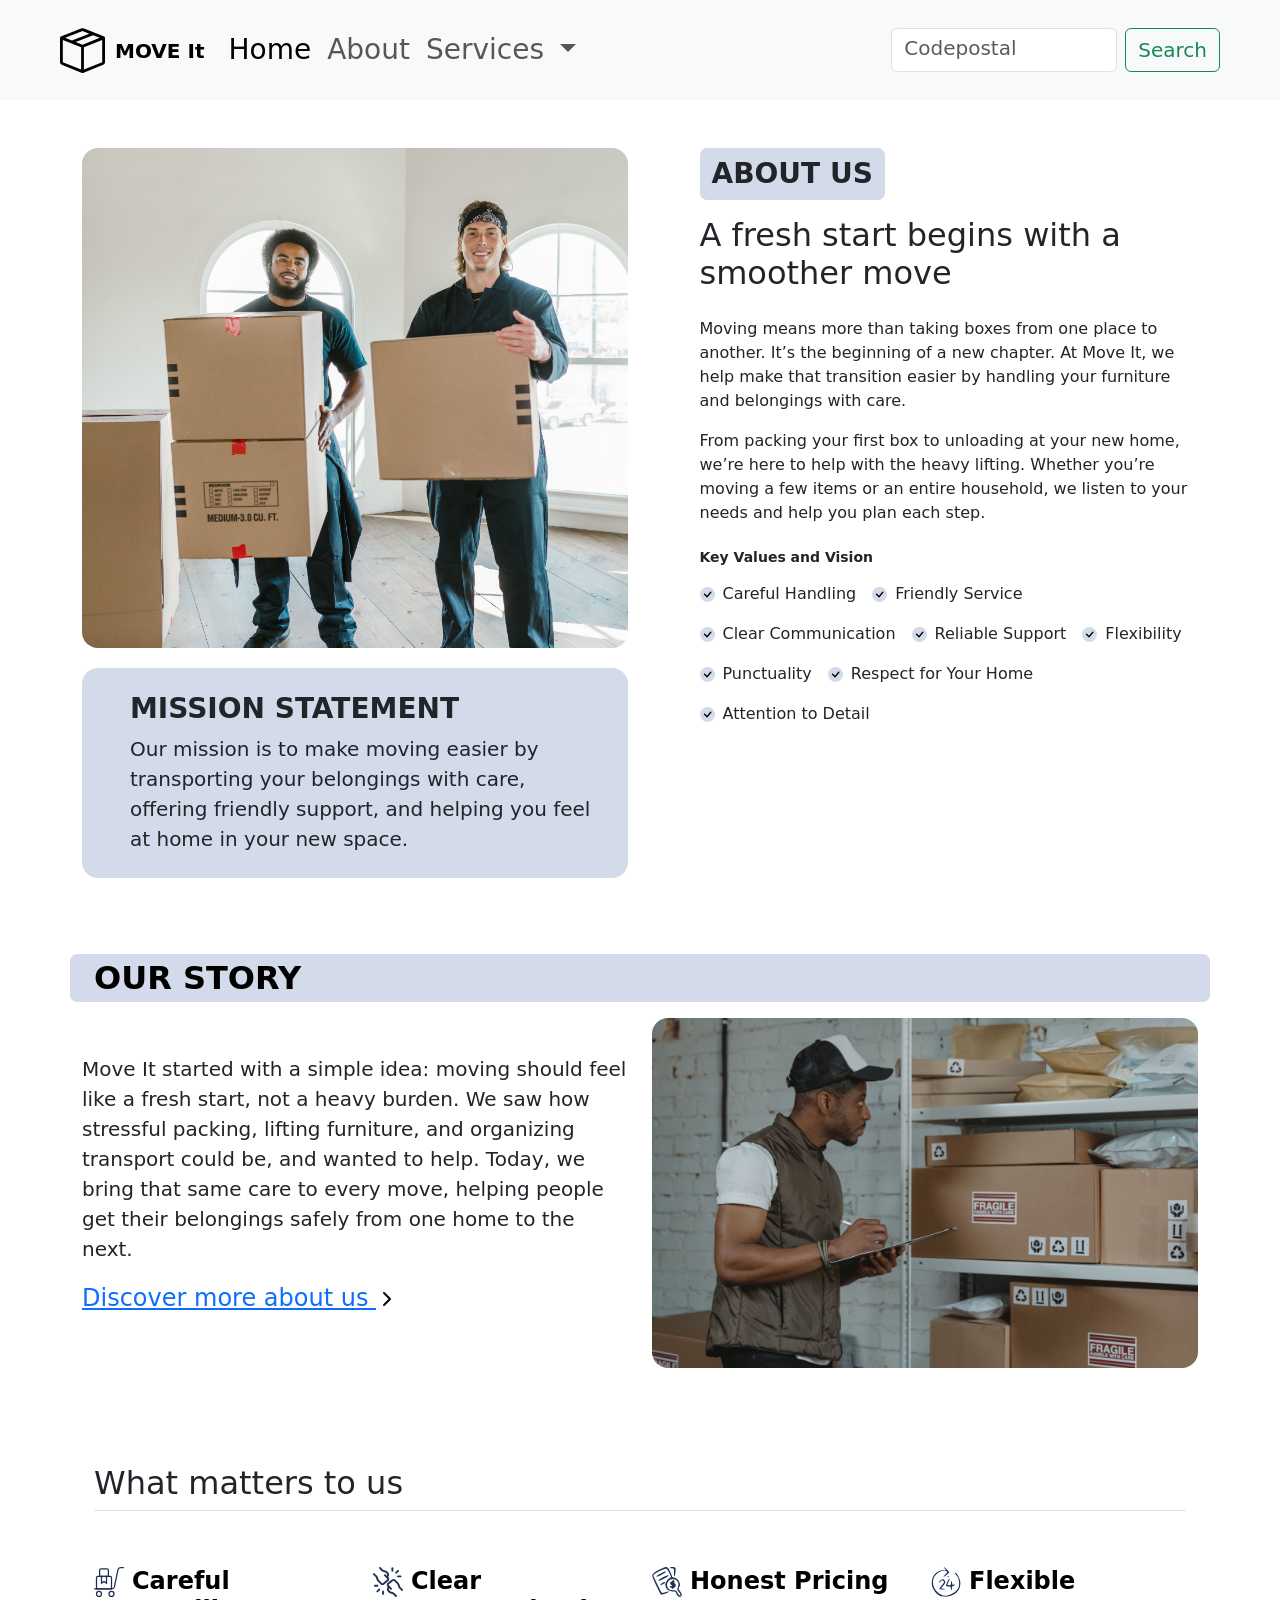
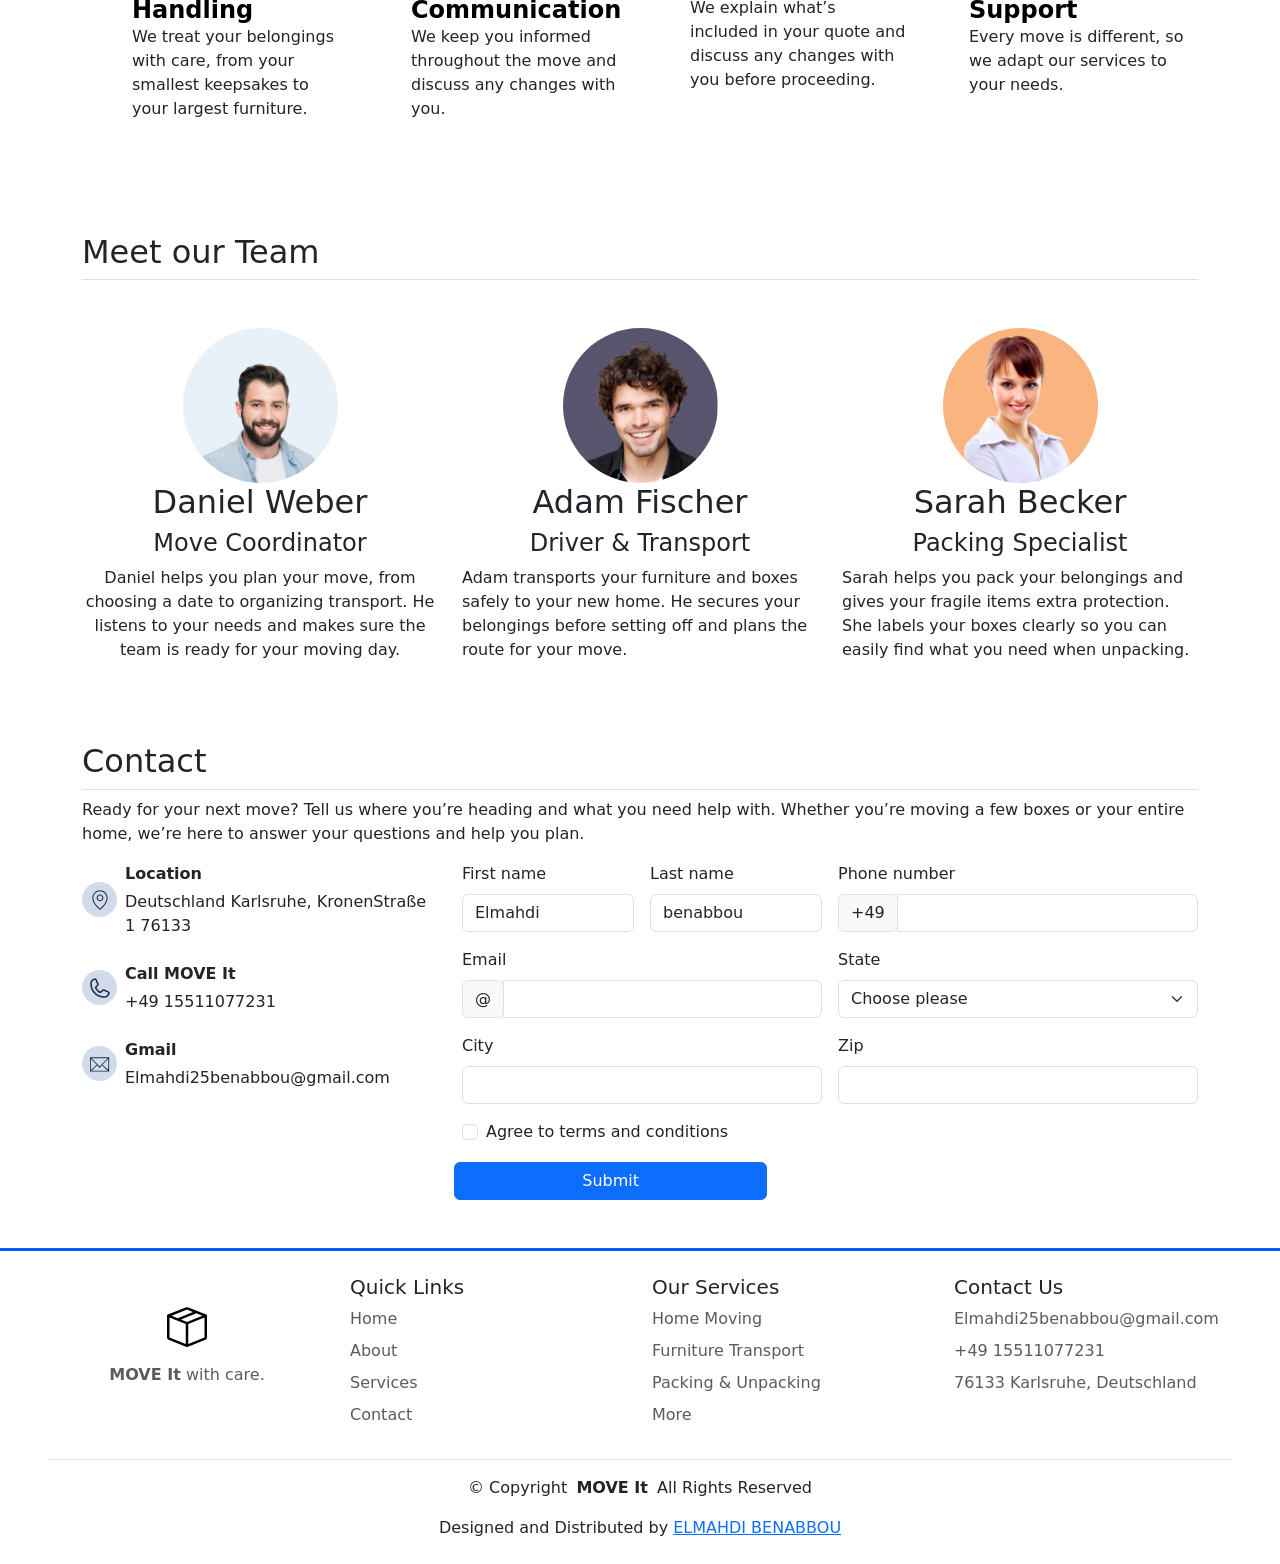
==== html/about.html @ aead19d8 "Add files via upload" ====
<!DOCTYPE html>
<html lang="en">

<head>
    <meta charset="UTF-8">
    <meta name="viewport" content="width=device-width, initial-scale=1.0">
    <title>ABOUT US</title>
    <link href="https://cdn.jsdelivr.net/npm/bootstrap@5.3.0-alpha2/dist/css/bootstrap.min.css" rel="stylesheet"
        integrity="sha384-aFq/bzH65dt+w6FI2ooMVUpc+21e0SRygnTpmBvdBgSdnuTN7QbdgL+OapgHtvPp" crossorigin="anonymous">
    <script src="https://cdn.jsdelivr.net/npm/bootstrap@5.3.8/dist/js/bootstrap.bundle.min.js"
        integrity="sha384-FKyoEForCGlyvwx9Hj09JcYn3nv7wiPVlz7YYwJrWVcXK/BmnVDxM+D2scQbITxI"
        crossorigin="anonymous"></script>
    <link rel="icon" title="image/svg" href="../svg's/svg_Home/box-seam.svg">
    <link rel="stylesheet" href="../index.html">
    <link rel="stylesheet" href="../styles/generale.css">
    <link rel="stylesheet" href="../styles/about_style.css">
</head>

<body>

    <nav class=" navbar navbar-expand-lg bg-body-tertiary my-navbar ">
        <div class="container-fluid mx-5">
            <a class="navbar-brand" href="../index.html"><img src="../svg's/svg_Home/box-seam.svg" alt=""><span>MOVE
                    It</span></a>
            <button class="navbar-toggler" type="button" data-bs-toggle="collapse"
                data-bs-target="#navbarSupportedContent" aria-controls="navbarSupportedContent"
                aria-expanded="false" aria-label="Toggle navigation">
                <span class="navbar-toggler-icon"></span>
            </button>
            <div class="collapse navbar-collapse" id="navbarSupportedContent">
                <ul class="navbar-nav me-auto mb-2 mb-lg-0">
                    <li class="nav-item">
                        <a class="nav-link active fs-3" aria-current="page" href="../index.html">Home</a>
                    </li>
                    <li class="nav-item">
                        <a class="nav-link fs-3" href="./about.html">About</a>
                    </li>
                    <li class="nav-item dropdown">
                        <a class="nav-link dropdown-toggle fs-3" href="./services.html" role="button"
                            data-bs-toggle="dropdown" aria-expanded="false">
                            Services
                        </a>
                        <ul class="dropdown-menu">
                            <li><a class="dropdown-item fs-4" href="./services.html">Home Moving</a></li>
                            <li><a class="dropdown-item fs-4" href="./services.html">Furniture Transport</a></li>
                            <li>
                                <hr class="dropdown-divider">
                            </li>
                            <li><a class="dropdown-item fs-4" href="./services.html">Packing & Unpacking</a></li>
                        </ul>
                    </li>

                </ul>
                <form class="d-flex" role="search">
                    <input class="form-control me-2  search-input" type="search" placeholder="Codepostal"
                        aria-label="Search" />
                    <button class="btn btn-outline-success fs-5" type="submit">Search</button>
                </form>
            </div>
        </div>
    </nav>

    <section class="about__v4 section" id="about">
        <div class="container pt-5">
            <div class="row">
                <div class="col-md-6 order-md-2">
                    <div class=" row justify-content-end">
                        <div class=" col-md-11 mb-4 mb-md-0 "><span
                                class="subtitle text-uppercase mb-3 aos-init aos-animate fs-3" data-aos="fade-up"
                                data-aos-delay="0">About us</span>
                            <h2 class="mb-4 aos-init aos-animate" data-aos="fade-up" data-aos-delay="100">A fresh start
                                begins with a smoother move</h2>

                            <div data-aos="fade-up" data-aos-delay="200" class="aos-init aos-animate">
                                <p>Moving means more than taking boxes from one place to another. It’s the beginning of
                                    a new chapter. At Move It, we help
                                    make that transition easier by handling your furniture and belongings with care.</p>
                                <p>From packing your first box to unloading at your new home, we’re here to help with
                                    the heavy lifting. Whether you’re
                                    moving a few items or an entire household, we listen to your needs and help you plan
                                    each step.</p>
                            </div>
                            <h4 class="small fw-bold mt-4 mb-3 aos-init aos-animate" data-aos="fade-up"
                                data-aos-delay="300">Key Values and Vision</h4>
                            <ul class="d-flex flex-row flex-wrap list-unstyled gap-3 features aos-init aos-animate"
                                data-aos="fade-up" data-aos-delay="400">
                                <li class="d-flex align-items-center gap-2"><span
                                        class="icon rounded-circle text-center"><img class="check_icon"
                                            src="../svg's/svg_about/check.svg" alt=""></span><span class="text">Careful
                                        Handling</span></li>
                                <li class="d-flex align-items-center gap-2"><span
                                        class="icon rounded-circle text-center"><img class="check_icon"
                                            src="../svg's/svg_about/check.svg" alt=""></span><span class="text">Friendly
                                        Service</span></li>
                                <li class="d-flex align-items-center gap-2"><span
                                        class="icon rounded-circle text-center"><img class="check_icon"
                                            src="../svg's/svg_about/check.svg" alt=""></span><span class="text">Clear
                                        Communication </span>
                                </li>
                                <li class="d-flex align-items-center gap-2"><span
                                        class="icon rounded-circle text-center"><img class="check_icon"
                                            src="../svg's/svg_about/check.svg" alt=""></span><span class="text">Reliable
                                        Support</span></li>
                                <li class="d-flex align-items-center gap-2"><span
                                        class="icon rounded-circle text-center"><img class="check_icon"
                                            src="../svg's/svg_about/check.svg" alt=""></span><span
                                        class="text">Flexibility</span></li>
                                <li class="d-flex align-items-center gap-2"><span
                                        class="icon rounded-circle text-center"><img class="check_icon"
                                            src="../svg's/svg_about/check.svg" alt=""></span><span
                                        class="text">Punctuality</span></li>
                                <li class="d-flex align-items-center gap-2"><span
                                        class="icon rounded-circle text-center"><img class="check_icon"
                                            src="../svg's/svg_about/check.svg" alt=""></span><span class="text">Respect
                                        for Your Home</span></li>
                                <li class="d-flex align-items-center gap-2"><span
                                        class="icon rounded-circle text-center"><img class="check_icon"
                                            src="../svg's/svg_about/check.svg" alt=""></span><span
                                        class="text">Attention
                                        to Detail</span></li>
                            </ul>
                        </div>
                    </div>
                </div>
                <div class="col-md-6">
                    <div class="img-wrap position-relative about_img">
                        <img class="img-fluid rounded-4 aos-init aos-animate" src="../images/image_about/img1.jpg"
                            alt="FreeBootstrap.net image placeholder" data-aos="fade-up" data-aos-delay="0">
                        <div class="mission-statement p-4 rounded-4 d-flex gap-4 aos-init aos-animate"
                            data-aos="fade-up" data-aos-delay="100">
                            <div class="mission-icon text-center rounded-circle"><i class="bi bi-lightbulb fs-4"></i>
                            </div>
                            <div>
                                <h3 class="text-uppercase fw-bold">Mission Statement</h3>
                                <p class="fs-5 mb-0">Our mission is to make moving easier by transporting your
                                    belongings with care, offering friendly support, and helping
                                    you feel at home in your new space.</p>
                            </div>
                        </div>
                    </div>
                </div>
            </div>
        </div>
    </section>
    <div class="container">
        <div class="our_story mt-5  row flex-lg-row-reverse align-items-center  py-5 ">
            <h1 class="display-5  text-body-emphasis lh-1 mb-3 subtitle fs-2 text-uppercase py-2 px-4">Our story</h1>

            <div class="col-10 col-sm-8 col-lg-6 "> <img src="../images/image_about/img2.jpg"
                    class="d-block mx-lg-auto img-fluid rounded-4 story_img" alt="Bootstrap Themes" width="700"
                    height="500" loading="lazy"> </div>
            <div class="col-lg-6">
                <p class="lead">Move It started with a simple idea: moving should feel like a fresh start, not a heavy
                    burden. We saw how stressful
                    packing, lifting furniture, and organizing transport could be, and wanted to help. Today, we bring
                    that
                    same care to
                    every move, helping people get their belongings safely from one home to the next.</p>
                <div class="d-grid gap-2 d-md-flex justify-content-md-start">
                    <p><a class="link-opacity-75-hover fs-4" href="./about.html">Discover more about us <img height="20"
                                src="../svg's/svg_about/chevron-right-solid-full.svg" alt=""> </a> </p>
                </div>
            </div>
        </div>
    </div>


    <div class="container px-4 py-5" id="icon-grid">
        <h2 class="pb-2 border-bottom">What matters to us</h2>
        <div class="row row-cols-1 row-cols-sm-2 row-cols-md-3 row-cols-lg-4 g-4 py-5 ">
            <div class="col d-flex align-items-start column-gap-2">
                <img class="feature_img" src="../svg's/svg_about/careful_handling.svg" alt="">
                <div>
                    <h3 class="fw-bold mb-0 fs-4 text-body-emphasis feature_name">Careful Handling</h3>
                    <p>We treat your belongings with care, from your smallest keepsakes to your largest furniture. </p>
                </div>
            </div>

            <div class="col d-flex align-items-start column-gap-2">
                <img class="feature_img" src="../svg's/svg_about/friendly_service.svg" alt="">
                <div>
                    <h3 class="fw-bold mb-0 fs-4 text-body-emphasis">Clear Communication</h3>
                    <p>We keep you informed throughout the move and discuss any changes with you.</p>
                </div>
            </div>
            <div class="col d-flex align-items-start column-gap-2">
                <img class="feature_img" src="../svg's/svg_about/honest_pricing.svg" alt="">
                <div>
                    <h3 class="fw-bold mb-0 fs-4 text-body-emphasis">Honest Pricing</h3>
                    <p>We explain what’s included in your quote and discuss any changes with you before proceeding.</p>
                </div>
            </div>
            <div class="col d-flex align-items-start column-gap-2"> <img class="feature_img"
                    src="../svg's/svg_about/flexibl_support.svg" alt="">
                <div>
                    <h3 class="fw-bold mb-0 fs-4 text-body-emphasis">Flexible Support</h3>
                    <p>Every move is different, so we adapt our services to your needs.</p>
                </div>
            </div>
        </div>
    </div>

    <div class="container">
        <h2 class="pb-2 border-bottom mb-5">Meet our Team</h2>
        <div class="row ">
            <div class="col-lg-4 d-flex flex-column mb-3 align-items-center text-center">
                <img class="rounded-circle team_member " src="../images/image_about/Team-memeber-01.png" alt="">
                <h2 class="fw-medium">Daniel Weber</h2>
                <h4 class="fw-normal">Move Coordinator</h4>
                <p>Daniel helps you plan your move, from choosing a date to organizing transport. He listens to your
                    needs and makes sure
                    the team is ready for your moving day.</p>
            </div><!-- /.col-lg-4 -->
            <div class="col-lg-4 d-flex flex-column mb-3 align-items-center">
                <img class="team_member rounded-circle" src="../images/image_about/Team-memeber-2.png" alt="">
                <h2 class="fw-medium">Adam Fischer</h2>
                <h4 class="fw-normal">Driver & Transport</h4>

                <p>Adam transports your furniture and boxes safely to your new home. He secures your belongings before
                    setting off and
                    plans the route for your move.
                </p>
            </div><!-- /.col-lg-4 -->
            <div class="col-lg-4 d-flex flex-column mb-3 align-items-center">
                <img class="team_member rounded-circle" src="../images/image_about/Team-memeber-3.png" alt="">

                <h2 class="fw-medium">Sarah Becker</h2>
                <h4 class="fw-normal">Packing Specialist</h4>
                <p>Sarah helps you pack your belongings and gives your fragile items extra protection. She labels your
                    boxes clearly so you
                    can easily find what you need when unpacking.</p>
            </div><!-- /.col-lg-4 -->
        </div>

    </div>


    <div class="container my-5">

        <h2 class="pb-2 border-bottom">Contact</h2>
        <p>Ready for your next move? Tell us where you’re heading and what you need help with. Whether you’re moving
            a
            few boxes or
            your entire home, we’re here to answer your questions and help you plan.</p>


        <div class="row">
            <div class="col-sm-12 col-lg-4 ">
                <div class="mb-4 d-flex column-gap-2 align-items-center">
                    <div class="contact-icon">
                        <img class="contact_img" src="../svg's/svg_about/location.svg" alt="">

                    </div>
                    <div>
                        <p class="fw-bold fs-6 m-0">Location</p>
                        <p class="mb-0 mt-1">Deutschland Karlsruhe, KronenStraße 1 76133 </p>
                    </div>
                </div>
                <div class="mb-4 d-flex column-gap-2 align-items-center">
                    <div class="contact-icon">
                        <img class="contact_img" src="../svg's/svg_about/phhh.svg" alt="">

                    </div>
                    <div>
                        <p class="fw-bold fs-6 m-0">Call MOVE It</p>
                        <p class="mb-0 mt-1">+49 15511077231 </p>
                    </div>
                </div>
                <div class="mb-4 d-flex column-gap-2 align-items-center">

                    <div class="contact-icon">
                        <img src="../svg's/svg_about/YbGp801.svg" alt="">
                    </div>

                    <div>
                        <p class="fw-bold fs-6 m-0">Gmail</p>
                        <p class="mb-0 mt-1">Elmahdi25benabbou@gmail.com </p>
                    </div>
                </div>
            </div>
            <div class="col-8">
                <form class="row g-3 needs-validation" novalidate>
                    <div class="col-md-3">
                        <label for="validationCustom01" class="form-label">First name</label>
                        <input type="text" class="form-control" id="validationCustom01" value="Elmahdi" required>
                        <div class="valid-feedback">
                            Looks good!
                        </div>
                    </div>
                    <div class="col-md-3">
                        <label for="validationCustom02" class="form-label">Last name</label>
                        <input type="text" class="form-control" id="validationCustom02" value="benabbou" required>
                        <div class="valid-feedback">
                            Looks good!
                        </div>
                    </div>
                    <div class="col-md-6">
                        <label for="validationCustomUsername" class="form-label">Phone number</label>
                        <div class="input-group has-validation">
                            <span class="input-group-text" id="inputGroupPrepend">+49</span>
                            <input type="tel" class="form-control" id="validationCustomUsername"
                                aria-describedby="inputGroupPrepend" required>
                        </div>
                    </div>
                    <div class="col-md-6">
                        <label for="validationCustomUsername" class="form-label">Email</label>
                        <div class="input-group has-validation">
                            <span class="input-group-text" id="inputGroupPrepend">@</span>
                            <input type="email" class="form-control" id="validationCustomUsername"
                                aria-describedby="inputGroupPrepend" required>
                        </div>
                    </div>
                    <div class="col-md-6">
                        <label for="validationCustom04" class="form-label">State</label>
                        <select class="form-select" id="validationCustom04" required>
                            <option selected disabled value="">Choose please</option>
                            <option>Baden-Württemberg</option>
                            <option>Saxony</option>
                            <option>Bavaria</option>
                            <option>Brandenburg</option>
                        </select>
                        <div class="invalid-feedback">
                            Please select a valid state.
                        </div>
                    </div>
                    <div class="col-md-6">
                        <label for="validationCustom03" class="form-label">City</label>
                        <input type="text" class="form-control" id="validationCustom03" required>
                        <div class="invalid-feedback">
                            Please provide a valid city.
                        </div>
                    </div>

                    <div class="col-md-6">
                        <label for="validationCustom05" class="form-label">Zip</label>
                        <input type="text" class="form-control" id="validationCustom05" required>
                        <div class="invalid-feedback">
                            Please provide a valid zip.
                        </div>
                    </div>
                    <div class="col-12">
                        <div class="form-check">
                            <input class="form-check-input" type="checkbox" value="" id="invalidCheck" required>
                            <label class="form-check-label" for="invalidCheck">Agree to terms and conditions</label>

                        </div>
                    </div>
                    <!-- Button trigger modal -->
                    <button type="button" class="modal_btn btn btn-primary col-5" data-bs-toggle="modal"
                        data-bs-target="#staticBackdrop">
                        Submit </button>

                    <!-- Modal -->
                    <div class="modal fade" id="staticBackdrop" data-bs-backdrop="static" data-bs-keyboard="false"
                        tabindex="-1" aria-labelledby="staticBackdropLabel" aria-hidden="true">
                        <div class="modal-dialog">
                            <div class="modal-content">
                                <div class="modal-header">
                                    <h1 class="modal-title fs-5" id="staticBackdropLabel">Just to Let You Know</h1>
                                    <button type="button" class="btn-close" data-bs-dismiss="modal"
                                        aria-label="Close"></button>
                                </div>
                                <div class="modal-body">
                                    By clicking Submit, you agree that we may call you to arrange an appointment and
                                    discuss your moving needs. You also
                                    agree to receive our offers by email.
                                </div>
                                <div class="modal-footer">
                                    <button type="button" class="btn btn-secondary"
                                        data-bs-dismiss="modal">Close</button>
                                    <a href="./thankYou.html"><button type="button"
                                            class="btn btn-primary">Understood</button></a>

                                </div>
                            </div>
                        </div>
                    </div>
                </form>
            </div>
        </div>
    </div>

    <footer class="px-4 px-md-5 py-4">
        <div class="row row-cols-1 row-cols-sm-2 row-cols-md-4 g-4">

            <div class="col d-flex flex-column align-items-center justify-content-center">
                <a href="./index.html" class="d-flex align-items-center mb-3 text-decoration-none"
                    aria-label="Move It home">
                    <img src="../svg's/svg_Home/box-seam.svg" height="40" alt="">
                </a>

                <p class="text-body-secondary">
                    <strong>MOVE It</strong> with care.
                </p>
            </div>

            <div class="col">
                <h5>Quick Links</h5>

                <ul class="nav flex-column">
                    <li class="nav-item mb-2">
                        <a href="../index.html" class="nav-link p-0 text-body-secondary">
                            Home
                        </a>
                    </li>
                    <li class="nav-item mb-2">
                        <a href="../html/about.html" class="nav-link p-0 text-body-secondary">
                            About
                        </a>
                    </li>
                    <li class="nav-item mb-2">
                        <a href="../html/services.html" class="nav-link p-0 text-body-secondary">
                            Services
                        </a>
                    </li>
                    <li class="nav-item mb-2">
                        <a href="../html/contact.html" class="nav-link p-0 text-body-secondary">
                            Contact
                        </a>
                    </li>
                </ul>
            </div>

            <div class="col">
                <h5>Our Services</h5>

                <ul class="nav flex-column">
                    <li class="nav-item mb-2">
                        <a href="../html/services.html" class="nav-link p-0 text-body-secondary">
                            Home Moving
                        </a>
                    </li>
                    <li class="nav-item mb-2">
                        <a href="../html/services.html" class="nav-link p-0 text-body-secondary">
                            Furniture Transport
                        </a>
                    </li>
                    <li class="nav-item mb-2">
                        <a href="../html/services.html" class="nav-link p-0 text-body-secondary">
                            Packing &amp; Unpacking
                        </a>
                    </li>
                    <li class="nav-item mb-2">
                        <a href="../html/contact.html" class="nav-link p-0 text-body-secondary">
                            More
                        </a>
                    </li>
                </ul>
            </div>

            <div class="col">
                <h5>Contact Us</h5>

                <ul class="nav flex-column">
                    <li class="nav-item mb-2">
                        <a href="../html/contact.html" class="nav-link p-0 text-body-secondary text-break">
                            Elmahdi25benabbou@gmail.com
                        </a>
                    </li>
                    <li class="nav-item mb-2">
                        <a href="../html/contact.html" class="nav-link p-0 text-body-secondary">
                            +49 15511077231
                        </a>
                    </li>
                    <li class="nav-item mb-2 text-body-secondary">
                        76133 Karlsruhe, Deutschland
                    </li>
                </ul>
            </div>

        </div>

        <div class="copyright text-center border-top pt-3 mt-4">
            <p>
                © <span>Copyright</span>
                <strong class="px-1 sitename">MOVE It</strong>
                <span>All Rights Reserved</span>
            </p>

            <div class="credits">
                Designed and Distributed by
                <a href="https://github.com/Elmahdi25?tab=repositories">ELMAHDI BENABBOU</a>

            </div>
        </div>
    </footer>



    </div>
</body>
---- styles/generale.css ----
.my-navbar {
      min-height: 100px;
    }

    .navbar-brand img {
      height: 45px;
      margin-right: 10px;
    }

    .navbar-brand span {
      font-weight: bold;
      vertical-align: middle;
    }

    .feature-icon {
      width: 4rem;
      height: 4rem;
      border-radius: .75rem;
    }

    .search-input::placeholder{
      font-size: 20px;
    }

    footer{
    border-top: 3px solid rgb(0, 89, 255);
}
---- styles/about_style.css ----
.about_img img {
  width: 100%;
  height: 500px;
  object-fit: cover;
  object-position: center;
}

.about__v4 .subtitle,
.our_story .subtitle {
  background-color: rgb(211, 218, 233);
  color: var(--bs-dark);
  display: inline-block;
  padding: 5px 12px;
  border-radius: 7px;
  font-weight: 600;
  font-size: 0.75rem;
  margin-bottom: 10px;
}

.about__v4 .mission-statement {
  background-color: rgb(211, 218, 233);
  position: relative;
  bottom: -20px;
  width: 100%;
}

.check_icon {
  height: 15px;
  background-color: rgb(211, 218, 233);
  border-radius: 20px;
}

.story_img {
  height: 350px;
  object-fit: cover;
  object-position: top;
}

@media (max-width: 992px) {
  .story_img {
    margin-bottom: 20px;
  }
}

.feature_img {
  height: 30px;
}

.team_member {
  height: 155px;
  width: 155px;
  object-fit: cover;
}


.contact_img {
     width: 32px;
  height: auto;
  flex-shrink: 0;
  background-color: rgb(211, 218, 233);
}

.contact-icon {
  width: 35px;
  height: 35px;
  border-radius: 50%;
  background-color: rgb(211, 218, 233);
  display: flex;
  align-items: center;
  justify-content: center;
  flex-shrink: 0;
}

.contact-icon img {
  width: 20px;
  height: 20px;
  object-fit: contain;
}

.form-select{
    cursor: pointer;
}

footer{
    border-top: 3px solid rgb(0, 89, 255);
}
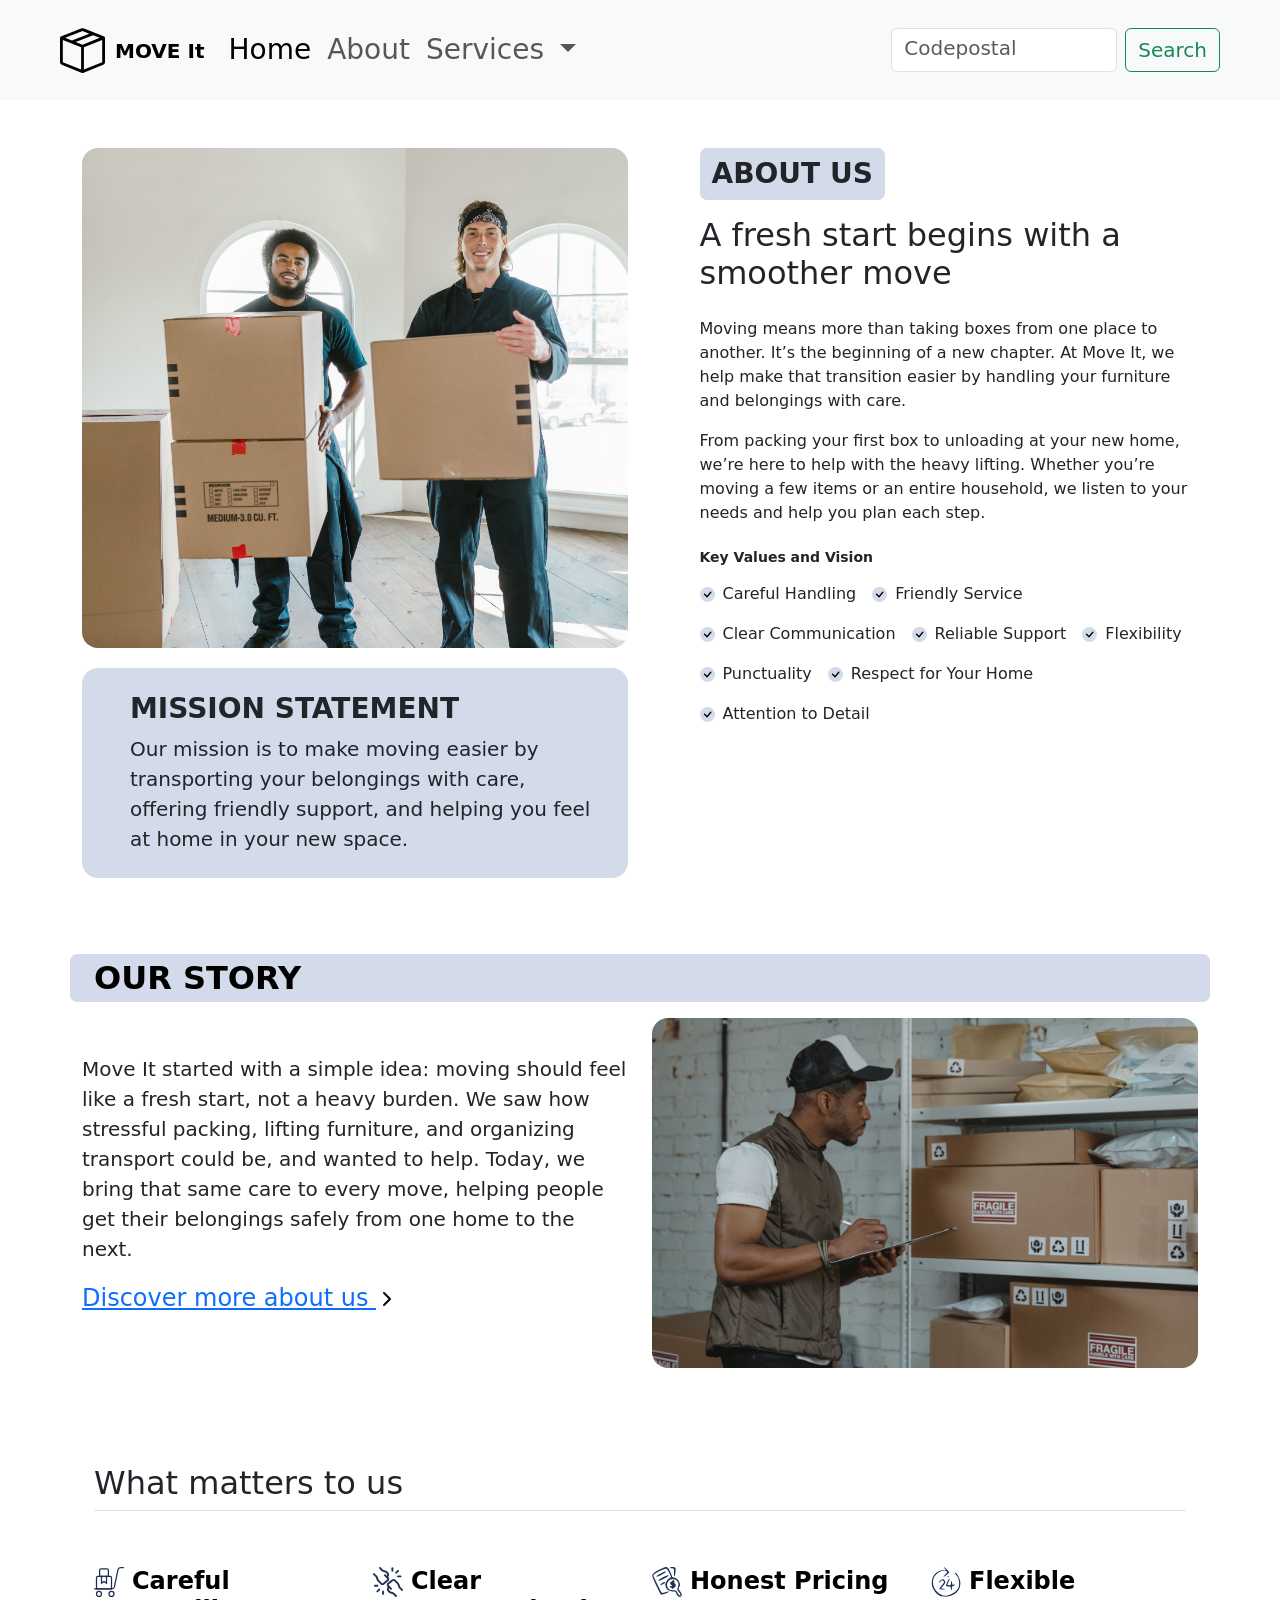
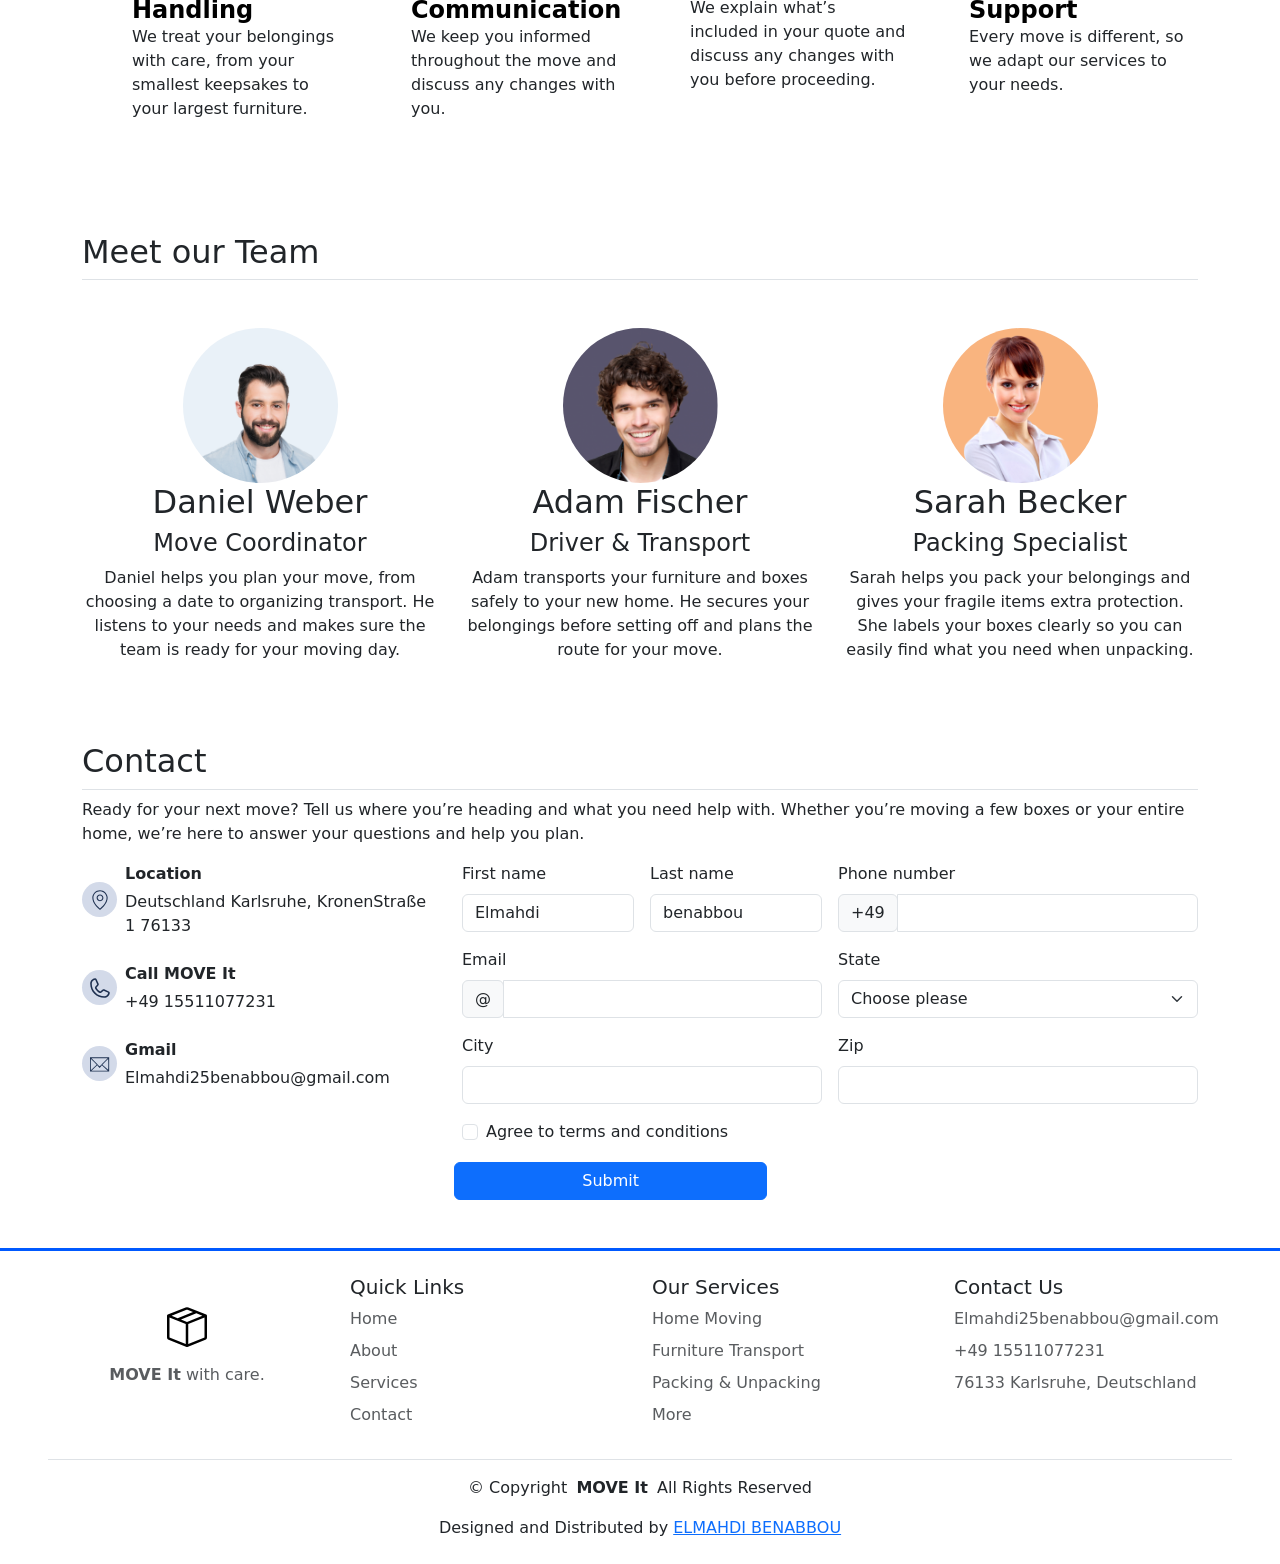
==== commit 3042df01: "about_modified" ====
--- a/html/about.html
+++ b/html/about.html
@@ -211,7 +211,8 @@
                     needs and makes sure
                     the team is ready for your moving day.</p>
             </div><!-- /.col-lg-4 -->
-            <div class="col-lg-4 d-flex flex-column mb-3 align-items-center">
+            <div class="col-lg-4 d-flex flex-column mb-3 align-items-center
+            text-center">
                 <img class="team_member rounded-circle" src="../images/image_about/Team-memeber-2.png" alt="">
                 <h2 class="fw-medium">Adam Fischer</h2>
                 <h4 class="fw-normal">Driver & Transport</h4>
@@ -221,7 +222,8 @@
                     plans the route for your move.
                 </p>
             </div><!-- /.col-lg-4 -->
-            <div class="col-lg-4 d-flex flex-column mb-3 align-items-center">
+            <div class="col-lg-4 d-flex flex-column mb-3 align-items-center
+            text-center">
                 <img class="team_member rounded-circle" src="../images/image_about/Team-memeber-3.png" alt="">
 
                 <h2 class="fw-medium">Sarah Becker</h2>
